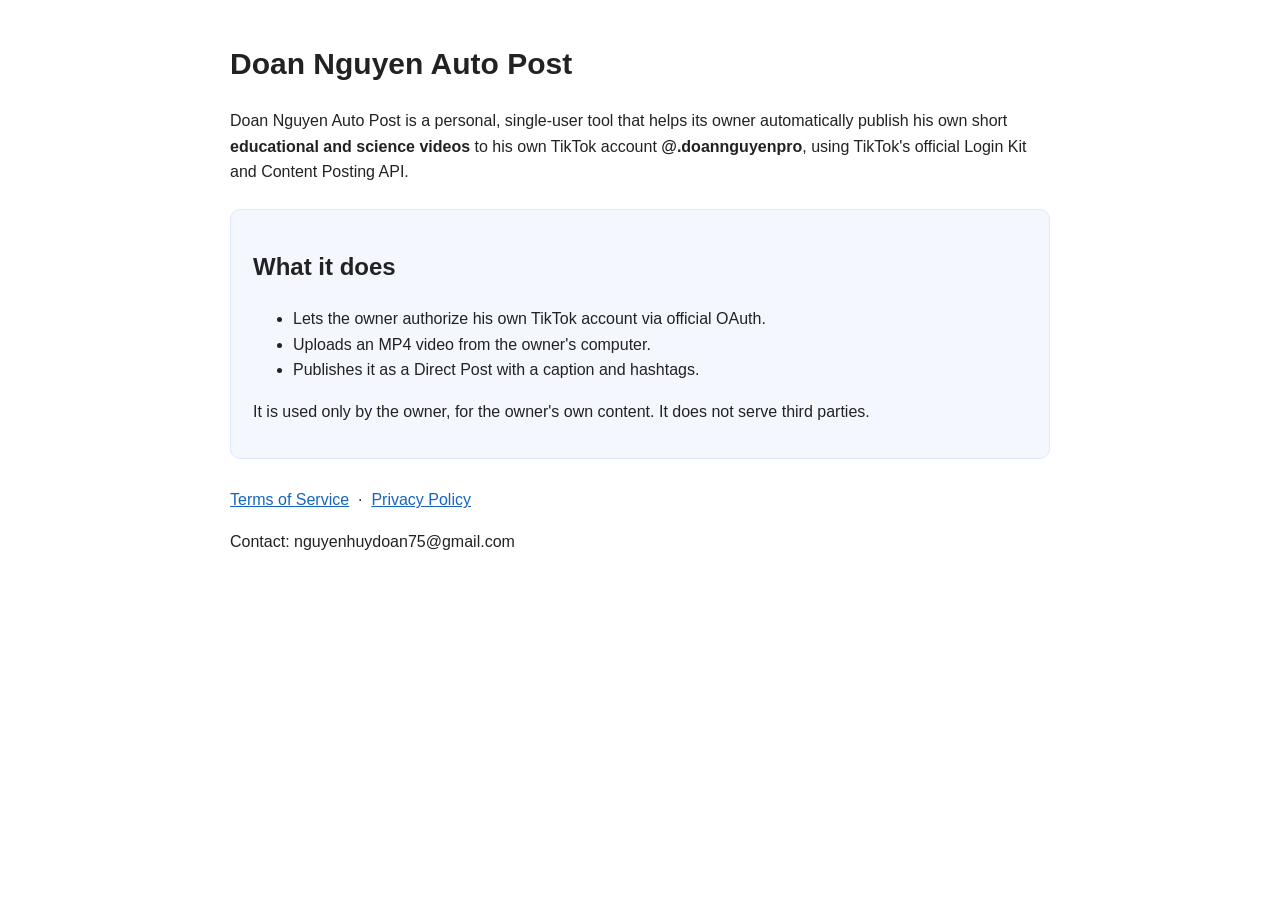
==== index.html @ 19afd354 "Create index.html" ====
<!DOCTYPE html>
<html lang="en">
<head>
<meta charset="UTF-8">
<meta name="viewport" content="width=device-width, initial-scale=1.0">
<title>Doan Nguyen Auto Post</title>
<style>body{font-family:Arial,Helvetica,sans-serif;max-width:820px;margin:40px auto;padding:0 18px;line-height:1.6;color:#222}h1{font-size:30px}a{color:#1565c0}.box{background:#f5f7ff;border:1px solid #dfe6ff;border-radius:10px;padding:18px 22px;margin-top:24px}</style>
</head>
<body>
<h1>Doan Nguyen Auto Post</h1>
<p>Doan Nguyen Auto Post is a personal, single-user tool that helps its owner automatically publish his own short <strong>educational and science videos</strong> to his own TikTok account <strong>@.doannguyenpro</strong>, using TikTok's official Login Kit and Content Posting API.</p>

<div class="box">
<h2>What it does</h2>
<ul>
<li>Lets the owner authorize his own TikTok account via official OAuth.</li>
<li>Uploads an MP4 video from the owner's computer.</li>
<li>Publishes it as a Direct Post with a caption and hashtags.</li>
</ul>
<p>It is used only by the owner, for the owner's own content. It does not serve third parties.</p>
</div>

<p style="margin-top:28px">
<a href="terms-of-service.html">Terms of Service</a> &nbsp;&middot;&nbsp;
<a href="privacy-policy.html">Privacy Policy</a>
</p>
<p>Contact: nguyenhuydoan75@gmail.com</p>
</body>
</html>
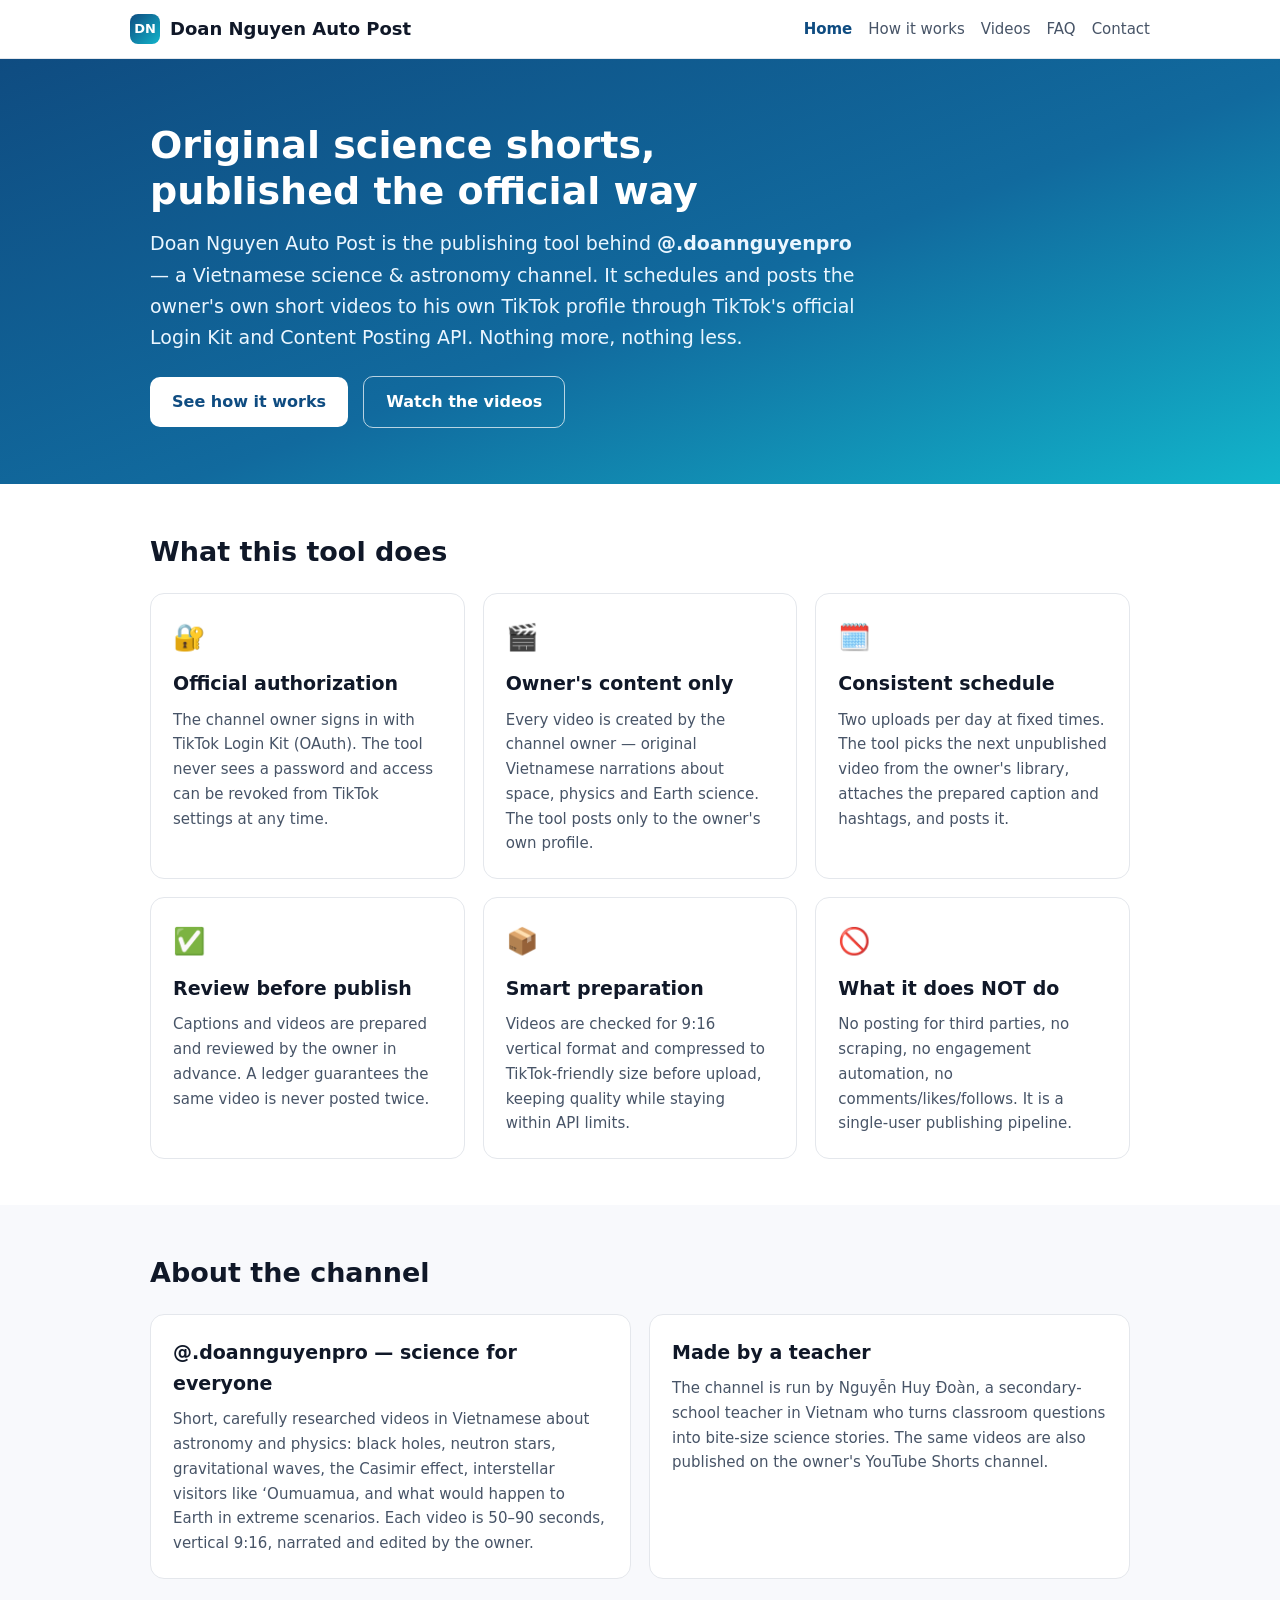
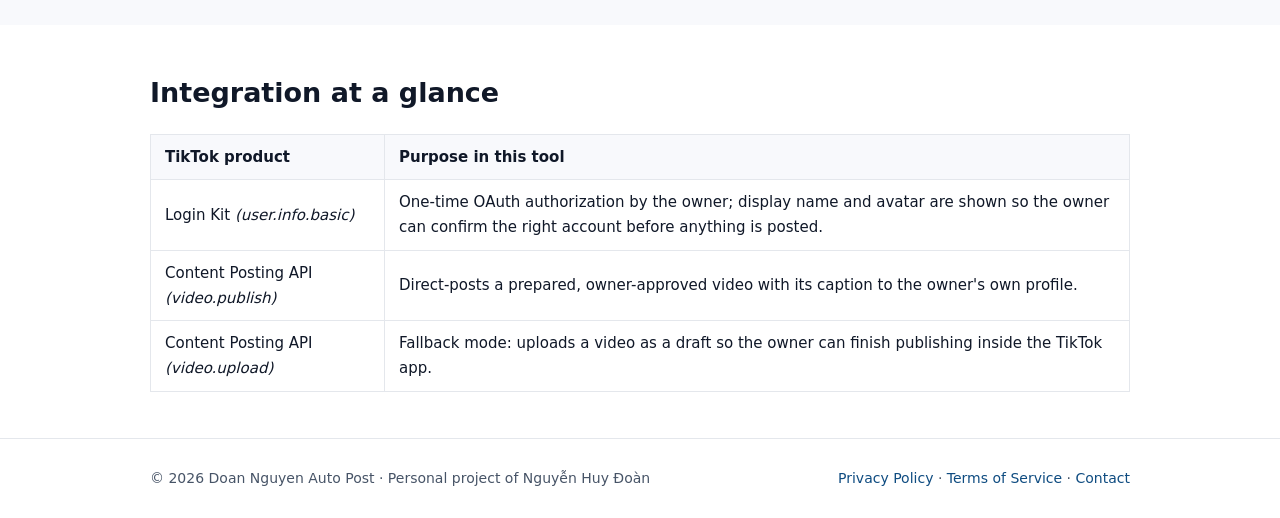
==== commit a601bb9a: "Add files via upload" ====
--- a/index.html
+++ b/index.html
@@ -3,27 +3,68 @@
 <head>
 <meta charset="UTF-8">
 <meta name="viewport" content="width=device-width, initial-scale=1.0">
-<title>Doan Nguyen Auto Post</title>
-<style>body{font-family:Arial,Helvetica,sans-serif;max-width:820px;margin:40px auto;padding:0 18px;line-height:1.6;color:#222}h1{font-size:30px}a{color:#1565c0}.box{background:#f5f7ff;border:1px solid #dfe6ff;border-radius:10px;padding:18px 22px;margin-top:24px}</style>
+<title>Doan Nguyen Auto Post — Publish science shorts to TikTok, safely and officially</title>
+<meta name="description" content="Doan Nguyen Auto Post is a personal publishing tool that posts the owner's original science & education short videos to his TikTok channel @.doannguyenpro using TikTok's official APIs.">
+<link rel="stylesheet" href="style.css">
 </head>
 <body>
-<h1>Doan Nguyen Auto Post</h1>
-<p>Doan Nguyen Auto Post is a personal, single-user tool that helps its owner automatically publish his own short <strong>educational and science videos</strong> to his own TikTok account <strong>@.doannguyenpro</strong>, using TikTok's official Login Kit and Content Posting API.</p>
+<header><div class="wrap nav">
+  <span class="logo"><span class="dot">DN</span> Doan Nguyen Auto Post</span>
+  <nav>
+    <a class="on" href="index.html">Home</a>
+    <a href="how-it-works.html">How it works</a>
+    <a href="videos.html">Videos</a>
+    <a href="faq.html">FAQ</a>
+    <a href="contact.html">Contact</a>
+  </nav>
+</div></header>
 
-<div class="box">
-<h2>What it does</h2>
-<ul>
-<li>Lets the owner authorize his own TikTok account via official OAuth.</li>
-<li>Uploads an MP4 video from the owner's computer.</li>
-<li>Publishes it as a Direct Post with a caption and hashtags.</li>
-</ul>
-<p>It is used only by the owner, for the owner's own content. It does not serve third parties.</p>
-</div>
+<div class="hero"><div class="wrap">
+  <h1>Original science shorts,<br>published the official way</h1>
+  <p>Doan Nguyen Auto Post is the publishing tool behind <strong>@.doannguyenpro</strong> — a Vietnamese science &amp; astronomy channel. It schedules and posts the owner's own short videos to his own TikTok profile through TikTok's official Login Kit and Content Posting API. Nothing more, nothing less.</p>
+  <a class="btn" href="how-it-works.html">See how it works</a>
+  <a class="btn ghost" href="videos.html">Watch the videos</a>
+</div></div>
 
-<p style="margin-top:28px">
-<a href="terms-of-service.html">Terms of Service</a> &nbsp;&middot;&nbsp;
-<a href="privacy-policy.html">Privacy Policy</a>
-</p>
-<p>Contact: nguyenhuydoan75@gmail.com</p>
+<section><div class="wrap">
+  <h2>What this tool does</h2>
+  <div class="grid g3">
+    <div class="card"><div class="ic">🔐</div><h3>Official authorization</h3><p>The channel owner signs in with TikTok Login Kit (OAuth). The tool never sees a password and access can be revoked from TikTok settings at any time.</p></div>
+    <div class="card"><div class="ic">🎬</div><h3>Owner's content only</h3><p>Every video is created by the channel owner — original Vietnamese narrations about space, physics and Earth science. The tool posts only to the owner's own profile.</p></div>
+    <div class="card"><div class="ic">🗓️</div><h3>Consistent schedule</h3><p>Two uploads per day at fixed times. The tool picks the next unpublished video from the owner's library, attaches the prepared caption and hashtags, and posts it.</p></div>
+    <div class="card"><div class="ic">✅</div><h3>Review before publish</h3><p>Captions and videos are prepared and reviewed by the owner in advance. A ledger guarantees the same video is never posted twice.</p></div>
+    <div class="card"><div class="ic">📦</div><h3>Smart preparation</h3><p>Videos are checked for 9:16 vertical format and compressed to TikTok-friendly size before upload, keeping quality while staying within API limits.</p></div>
+    <div class="card"><div class="ic">🚫</div><h3>What it does NOT do</h3><p>No posting for third parties, no scraping, no engagement automation, no comments/likes/follows. It is a single-user publishing pipeline.</p></div>
+  </div>
+</div></section>
+
+<section class="alt"><div class="wrap">
+  <h2>About the channel</h2>
+  <div class="grid g2">
+    <div class="card">
+      <h3>@.doannguyenpro — science for everyone</h3>
+      <p>Short, carefully researched videos in Vietnamese about astronomy and physics: black holes, neutron stars, gravitational waves, the Casimir effect, interstellar visitors like ʻOumuamua, and what would happen to Earth in extreme scenarios. Each video is 50–90 seconds, vertical 9:16, narrated and edited by the owner.</p>
+    </div>
+    <div class="card">
+      <h3>Made by a teacher</h3>
+      <p>The channel is run by Nguyễn Huy Đoàn, a secondary-school teacher in Vietnam who turns classroom questions into bite-size science stories. The same videos are also published on the owner's YouTube Shorts channel.</p>
+    </div>
+  </div>
+</div></section>
+
+<section><div class="wrap">
+  <h2>Integration at a glance</h2>
+  <table class="spec">
+    <tr><th>TikTok product</th><th>Purpose in this tool</th></tr>
+    <tr><td>Login Kit <em>(user.info.basic)</em></td><td>One-time OAuth authorization by the owner; display name and avatar are shown so the owner can confirm the right account before anything is posted.</td></tr>
+    <tr><td>Content Posting API <em>(video.publish)</em></td><td>Direct-posts a prepared, owner-approved video with its caption to the owner's own profile.</td></tr>
+    <tr><td>Content Posting API <em>(video.upload)</em></td><td>Fallback mode: uploads a video as a draft so the owner can finish publishing inside the TikTok app.</td></tr>
+  </table>
+</div></section>
+
+<footer><div class="wrap cols">
+  <span>© 2026 Doan Nguyen Auto Post · Personal project of Nguyễn Huy Đoàn</span>
+  <span><a href="privacy-policy.html">Privacy Policy</a> · <a href="terms-of-service.html">Terms of Service</a> · <a href="contact.html">Contact</a></span>
+</div></footer>
 </body>
 </html>
--- a/style.css
+++ b/style.css
@@ -0,0 +1,47 @@
+:root{--ink:#101828;--mut:#475467;--line:#e4e7ec;--bg:#ffffff;--soft:#f8f9fc;--brand:#0f4c81;--brand2:#12b5cb;--acc:#fe2c55}
+*{box-sizing:border-box}
+body{font-family:'Segoe UI',system-ui,Arial,sans-serif;margin:0;color:var(--ink);background:var(--bg);line-height:1.65}
+a{color:var(--brand);text-decoration:none}
+a:hover{text-decoration:underline}
+.wrap{max-width:1020px;margin:0 auto;padding:0 20px}
+header{border-bottom:1px solid var(--line);background:#fff;position:sticky;top:0;z-index:9}
+.nav{display:flex;align-items:center;gap:18px;padding:14px 0;flex-wrap:wrap}
+.logo{display:flex;align-items:center;gap:10px;font-weight:700;font-size:18px;color:var(--ink)}
+.logo .dot{width:30px;height:30px;border-radius:8px;background:linear-gradient(135deg,var(--brand),var(--brand2));display:inline-flex;align-items:center;justify-content:center;color:#fff;font-size:13px;font-weight:800}
+.nav nav{margin-left:auto;display:flex;gap:16px;flex-wrap:wrap}
+.nav nav a{color:var(--mut);font-size:15px}
+.nav nav a.on{color:var(--brand);font-weight:600}
+.hero{background:linear-gradient(160deg,#0f4c81 0%,#116a9e 55%,#12b5cb 100%);color:#fff;padding:64px 0 56px}
+.hero h1{font-size:38px;margin:0 0 14px;line-height:1.2}
+.hero p{font-size:19px;max-width:720px;margin:0 0 22px;color:#eaf6ff}
+.btn{display:inline-block;background:#fff;color:var(--brand);font-weight:700;padding:12px 22px;border-radius:10px}
+.btn.ghost{background:transparent;color:#fff;border:1.5px solid rgba(255,255,255,.7);margin-left:10px}
+section{padding:46px 0}
+section.alt{background:var(--soft)}
+h2{font-size:27px;margin:0 0 18px}
+h3{font-size:19px;margin:0 0 8px}
+.grid{display:grid;gap:18px}
+.g3{grid-template-columns:repeat(auto-fit,minmax(250px,1fr))}
+.g2{grid-template-columns:repeat(auto-fit,minmax(320px,1fr))}
+.card{background:#fff;border:1px solid var(--line);border-radius:14px;padding:22px}
+.card .ic{font-size:26px;margin-bottom:10px}
+.card p{color:var(--mut);margin:6px 0 0;font-size:15px}
+.step{display:flex;gap:16px;align-items:flex-start;margin-bottom:22px}
+.step .n{flex:0 0 38px;height:38px;border-radius:50%;background:var(--brand);color:#fff;display:flex;align-items:center;justify-content:center;font-weight:700}
+.step p{margin:4px 0 0;color:var(--mut)}
+.vidgrid{display:grid;gap:16px;grid-template-columns:repeat(auto-fill,minmax(230px,1fr))}
+.vid{background:#fff;border:1px solid var(--line);border-radius:12px;padding:16px}
+.vid .tag{display:inline-block;font-size:12px;font-weight:700;color:var(--acc);background:#fff0f3;border-radius:6px;padding:2px 8px;margin-bottom:8px}
+.vid h3{font-size:15.5px;line-height:1.45}
+.vid p{font-size:13.5px;color:var(--mut);margin:6px 0 0}
+details{background:#fff;border:1px solid var(--line);border-radius:12px;padding:16px 20px;margin-bottom:12px}
+details summary{font-weight:600;cursor:pointer}
+details p{color:var(--mut)}
+.doc h2{font-size:20px;margin-top:28px}
+.doc small{color:var(--mut)}
+footer{border-top:1px solid var(--line);padding:28px 0;color:var(--mut);font-size:14px;background:#fff}
+footer .cols{display:flex;gap:30px;flex-wrap:wrap;justify-content:space-between}
+table.spec{border-collapse:collapse;width:100%}
+table.spec td,table.spec th{border:1px solid var(--line);padding:10px 14px;text-align:left;font-size:15px}
+table.spec th{background:var(--soft)}
+@media(max-width:640px){.hero h1{font-size:29px}.nav nav{gap:12px}}
